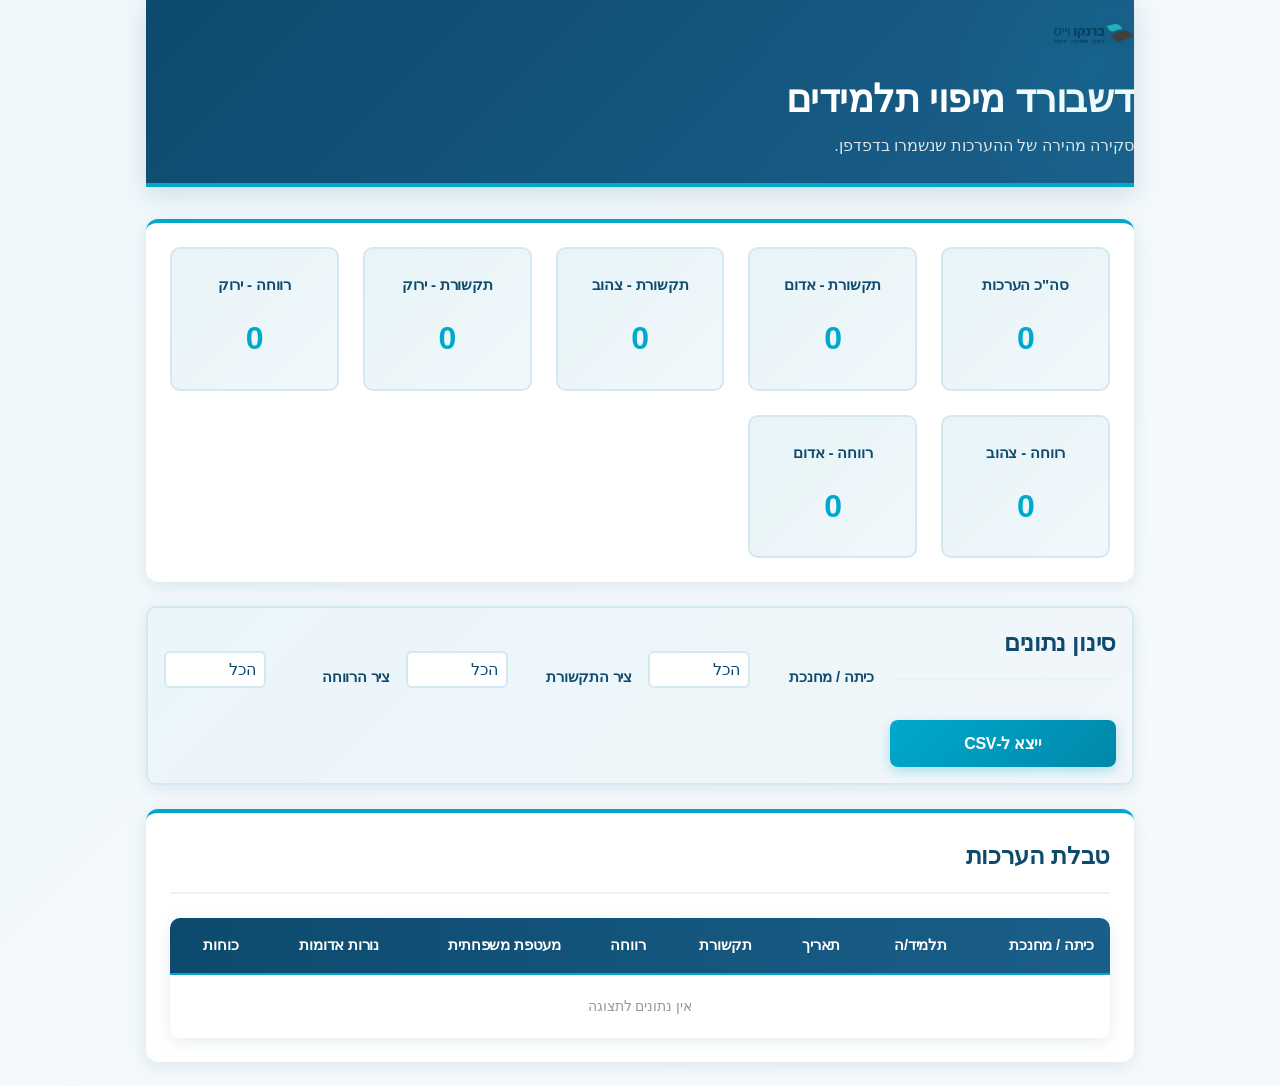
==== dashboard.html @ 12756a60 "Add interactive colored boxes, responsive design, and new logo" ====
<!DOCTYPE html>
<html lang="he" dir="rtl">
<head>
  <meta charset="UTF-8" />
  <meta name="viewport" content="width=device-width, initial-scale=1.0" />
  <title>דשבורד מיפוי תלמידים</title>
  <link rel="stylesheet" href="style.css" />
</head>
<body>
  <main class="container">
    <header>
      <img src="logo.png" alt="ברנקו וייס - חינוך משנה חברה" class="logo" />
      <h1>דשבורד מיפוי תלמידים</h1>
      <p>סקירה מהירה של ההערכות שנשמרו בדפדפן.</p>
    </header>

    <section class="card stats-grid">
      <div>
        <h3>סה"כ הערכות</h3>
        <p id="totalCount">0</p>
      </div>
      <div>
        <h3>תקשורת - אדום</h3>
        <p id="commCount1">0</p>
      </div>
      <div>
        <h3>תקשורת - צהוב</h3>
        <p id="commCount2">0</p>
      </div>
      <div>
        <h3>תקשורת - ירוק</h3>
        <p id="commCount3">0</p>
      </div>
      <div>
        <h3>רווחה - ירוק</h3>
        <p id="wellGreen">0</p>
      </div>
      <div>
        <h3>רווחה - צהוב</h3>
        <p id="wellYellow">0</p>
      </div>
      <div>
        <h3>רווחה - אדום</h3>
        <p id="wellRed">0</p>
      </div>
    </section>

    <section class="card filters">
      <h2>סינון נתונים</h2>
      <div class="filter-row">
        <label for="filterClass">כיתה / מחנכת</label>
        <select id="filterClass"><option value="all">הכל</option></select>
      </div>
      <div class="filter-row">
        <label for="filterCommunication">ציר התקשורת</label>
        <select id="filterCommunication">
          <option value="all">הכל</option>
          <option value="1">רמה 1</option>
          <option value="2">רמה 2</option>
          <option value="3">רמה 3</option>
        </select>
      </div>
      <div class="filter-row">
        <label for="filterWellbeing">ציר הרווחה</label>
        <select id="filterWellbeing">
          <option value="all">הכל</option>
          <option value="green">ירוק</option>
          <option value="yellow">צהוב</option>
          <option value="red">אדום</option>
        </select>
      </div>
      <button id="exportBtn" class="primary-btn">ייצא ל-CSV</button>
    </section>

    <section class="card table-card">
      <h2>טבלת הערכות</h2>
      <div class="table-container">
        <table>
          <thead>
            <tr>
              <th>כיתה / מחנכת</th>
              <th>תלמיד/ה</th>
              <th>תאריך</th>
              <th>תקשורת</th>
              <th>רווחה</th>
              <th>מעטפת משפחתית</th>
              <th>נורות אדומות</th>
              <th>כוחות</th>
            </tr>
          </thead>
          <tbody id="submissionsTable"></tbody>
        </table>
      </div>
    </section>
  </main>
  <script src="dashboard.js"></script>
</body>
</html>
---- style.css ----
/* Design System - Branko Weiss Modern Professional Theme */

:root {
  --primary-dark: #0d4a6d;
  --primary-medium: #1a5f8a;
  --accent-turquoise: #00a9cc;
  --accent-light: #e8f4f8;
  --text-primary: #0d4a6d;
  --text-secondary: #555;
  --border-light: #d4e8f2;
  --shadow-sm: 0 2px 8px rgba(13, 74, 109, 0.08);
  --shadow-md: 0 4px 16px rgba(13, 74, 109, 0.1);
  --shadow-lg: 0 8px 24px rgba(13, 74, 109, 0.15);
  --transition-fast: 0.18s cubic-bezier(0.4, 0, 0.2, 1);
  --transition-normal: 0.28s cubic-bezier(0.4, 0, 0.2, 1);
  --spacing-xs: 4px;
  --spacing-sm: 8px;
  --spacing-md: 16px;
  --spacing-lg: 24px;
  --spacing-xl: 32px;
}

* {
  box-sizing: border-box;
}

html {
  scroll-behavior: smooth;
}

body {
  font-family: -apple-system, BlinkMacSystemFont, 'Segoe UI', 'Helvetica Neue', sans-serif;
  background: linear-gradient(135deg, #f0f8fb 0%, #f5f9fc 100%);
  color: var(--text-primary);
  margin: 0;
  padding: 0;
  direction: rtl;
  text-align: right;
  line-height: 1.6;
  -webkit-font-smoothing: antialiased;
  -moz-osx-font-smoothing: grayscale;
}

.container {
  max-width: 1020px;
  margin: 0 auto;
  padding: 0 var(--spacing-md);
}

header {
  background: linear-gradient(135deg, var(--primary-dark) 0%, var(--primary-medium) 100%);
  color: #fff;
  padding: var(--spacing-lg) 0;
  border-bottom: 4px solid var(--accent-turquoise);
  margin-bottom: var(--spacing-xl);
  box-shadow: var(--shadow-lg);
  position: relative;
  overflow: hidden;
}

header::before {
  content: '';
  position: absolute;
  top: -50%;
  right: -10%;
  width: 300px;
  height: 300px;
  background: radial-gradient(circle, rgba(0, 169, 204, 0.1) 0%, transparent 70%);
  border-radius: 50%;
  pointer-events: none;
}

header .logo {
  width: 80px;
  height: auto;
  margin-bottom: var(--spacing-md);
  filter: drop-shadow(0 2px 4px rgba(0, 0, 0, 0.1));
  animation: slideDown var(--transition-normal) ease-out;
}

header h1 {
  margin: 0 0 var(--spacing-xs) 0;
  font-size: clamp(1.8rem, 5vw, 2.4rem);
  font-weight: 700;
  color: #fff;
  letter-spacing: -0.5px;
  animation: slideUp var(--transition-normal) ease-out;
}

header p {
  margin: 0;
  color: rgba(255, 255, 255, 0.85);
  font-size: clamp(0.9rem, 2vw, 1rem);
  font-weight: 300;
  animation: slideUp var(--transition-normal) ease-out 0.05s both;
}

.card {
  background: #fff;
  border-radius: 12px;
  box-shadow: var(--shadow-md);
  padding: var(--spacing-lg);
  margin-bottom: var(--spacing-lg);
  border-top: 4px solid var(--accent-turquoise);
  transition: all var(--transition-normal);
  position: relative;
  animation: fadeInUp 0.5s ease-out;
}

@keyframes fadeInUp {
  from { opacity: 0; transform: translateY(20px); }
  to { opacity: 1; transform: translateY(0); }
}

@keyframes slideDown {
  from { opacity: 0; transform: translateY(-20px); }
  to { opacity: 1; transform: translateY(0); }
}

@keyframes slideUp {
  from { opacity: 0; transform: translateY(20px); }
  to { opacity: 1; transform: translateY(0); }
}

.card:hover {
  transform: translateY(-4px);
  box-shadow: var(--shadow-lg);
}

.card h2 {
  margin-top: 0;
  color: var(--primary-dark);
  font-size: clamp(1.2rem, 3vw, 1.5rem);
  margin-bottom: var(--spacing-lg);
  border-bottom: 2px solid var(--accent-light);
  padding-bottom: var(--spacing-md);
  font-weight: 600;
  letter-spacing: -0.3px;
}

.short-info {
  background: linear-gradient(135deg, rgba(0, 169, 204, 0.05) 0%, rgba(13, 74, 109, 0.02) 100%);
  border-left: 4px solid var(--accent-turquoise);
  border-top: none;
}

.short-info p {
  margin: 0;
  font-size: 0.95rem;
  line-height: 1.7;
}

.short-info a {
  color: var(--accent-turquoise);
  text-decoration: none;
  font-weight: 600;
  border-bottom: 2px solid transparent;
  transition: border-color var(--transition-fast);
  padding-bottom: 2px;
}

.short-info a:hover {
  border-bottom-color: var(--accent-turquoise);
}

label {
  display: block;
  margin-bottom: var(--spacing-sm);
  font-weight: 600;
  color: var(--primary-dark);
  font-size: 0.92rem;
  letter-spacing: -0.2px;
  transition: color var(--transition-fast);
}

input[type="text"],
input[type="date"],
select,
textarea {
  width: 100%;
  padding: var(--spacing-md);
  margin-bottom: var(--spacing-md);
  border: 2px solid var(--border-light);
  border-radius: 8px;
  background: #f9fbfd;
  font-size: 1rem;
  color: var(--text-primary);
  font-family: inherit;
  transition: all var(--transition-fast);
  appearance: none;
}

select {
  background-image: url("data:image/svg+xml,%3Csvg xmlns='http://www.w3.org/2000/svg' width='12' height='8' viewBox='0 0 12 8'%3E%3Cpath fill='%230d4a6d' d='M6 8L0 0h12z'/%3E%3C/svg%3E");
  background-repeat: no-repeat;
  background-position: left 12px center;
  padding-left: 32px;
  padding-right: var(--spacing-md);
  cursor: pointer;
}

input[type="text"]:focus,
input[type="date"]:focus,
select:focus,
textarea:focus {
  outline: none;
  border-color: var(--accent-turquoise);
  background: #fff;
  box-shadow: 0 0 0 4px rgba(0, 169, 204, 0.1);
  transition: all var(--transition-fast);
}

input[type="text"]:hover,
input[type="date"]:hover,
select:hover,
textarea:hover {
  border-color: var(--accent-turquoise);
}

textarea {
  resize: vertical;
  min-height: 80px;
  font-family: inherit;
}

input[readonly] {
  background: #f0f5f8;
  cursor: not-allowed;
  color: var(--text-secondary);
}

.primary-btn {
  display: inline-block;
  background: linear-gradient(135deg, var(--accent-turquoise) 0%, #0088aa 100%);
  color: #fff;
  border: none;
  border-radius: 8px;
  padding: 14px 32px;
  font-size: 1rem;
  font-weight: 600;
  cursor: pointer;
  transition: all var(--transition-normal);
  box-shadow: 0 4px 12px rgba(0, 169, 204, 0.3);
  position: relative;
  overflow: hidden;
  letter-spacing: -0.3px;
}

.primary-btn::before {
  content: '';
  position: absolute;
  top: 50%;
  left: 50%;
  width: 0;
  height: 0;
  background: rgba(255, 255, 255, 0.2);
  border-radius: 50%;
  transform: translate(-50%, -50%);
  transition: width var(--transition-normal), height var(--transition-normal);
  pointer-events: none;
}

.primary-btn:hover {
  transform: translateY(-2px);
  box-shadow: 0 8px 20px rgba(0, 169, 204, 0.4);
  background: linear-gradient(135deg, #0088aa 0%, #006688 100%);
}

.primary-btn:hover::before {
  width: 300px;
  height: 300px;
}

.primary-btn:active {
  transform: translateY(0);
  box-shadow: 0 2px 8px rgba(0, 169, 204, 0.3);
}

.primary-btn:focus {
  outline: 2px solid var(--accent-turquoise);
  outline-offset: 2px;
}

.primary-btn:disabled {
  opacity: 0.6;
  cursor: not-allowed;
  transform: none;
}

.message {
  margin-top: var(--spacing-md);
  font-weight: 600;
  padding: var(--spacing-md);
  border-radius: 8px;
  background: var(--accent-light);
  color: var(--primary-dark);
  border-right: 4px solid var(--accent-turquoise);
  display: none;
  animation: slideIn var(--transition-normal) ease-out;
}

.message.show {
  display: block;
}

@keyframes slideIn {
  from { opacity: 0; transform: translateX(20px); }
  to { opacity: 1; transform: translateX(0); }
}

.message.error {
  background: #fee;
  color: #c33;
  border-right-color: #c33;
}

.message.success {
  background: #e8f5e9;
  color: #2e7d32;
  border-right-color: #4caf50;
}

.stats-grid {
  display: grid;
  gap: var(--spacing-lg);
  grid-template-columns: repeat(auto-fit, minmax(160px, 1fr));
  margin-bottom: var(--spacing-lg);
}

.stats-grid div {
  padding: var(--spacing-lg);
  border-radius: 10px;
  background: linear-gradient(135deg, var(--accent-light) 0%, #f0f8fb 100%);
  text-align: center;
  border: 2px solid var(--border-light);
  transition: all var(--transition-normal);
  position: relative;
  overflow: hidden;
  animation: fadeInUp 0.5s ease-out;
}

.stats-grid div::before {
  content: '';
  position: absolute;
  top: 0;
  left: 0;
  right: 0;
  height: 3px;
  background: linear-gradient(90deg, var(--accent-turquoise), transparent);
  opacity: 0;
  transition: opacity var(--transition-normal);
}

.stats-grid div:hover {
  border-color: var(--accent-turquoise);
  box-shadow: var(--shadow-md);
  transform: translateY(-4px);
}

.stats-grid div:hover::before {
  opacity: 1;
}

.stats-grid h3 {
  margin: 0 0 var(--spacing-md) 0;
  font-size: clamp(0.85rem, 2vw, 0.95rem);
  color: var(--primary-dark);
  font-weight: 600;
  letter-spacing: -0.2px;
}

.stats-grid p {
  margin: 0;
  font-size: clamp(1.6rem, 4vw, 2rem);
  font-weight: 700;
  color: var(--accent-turquoise);
  letter-spacing: -0.5px;
}

.filters {
  display: grid;
  gap: var(--spacing-lg);
  background: linear-gradient(135deg, rgba(0, 169, 204, 0.03) 0%, rgba(13, 74, 109, 0.01) 100%);
  padding: var(--spacing-lg);
  border-radius: 10px;
  border: 2px solid var(--border-light);
}

.filter-row {
  display: flex;
  flex-direction: column;
  gap: var(--spacing-xs);
}

.filter-row label {
  margin-bottom: var(--spacing-xs);
  font-weight: 600;
  color: var(--primary-dark);
}

.filter-row select {
  width: 100%;
  padding: var(--spacing-sm);
  border: 2px solid var(--border-light);
  border-radius: 6px;
  font-size: 1rem;
  background: #fff;
  transition: border-color var(--transition-fast);
}

.filter-row select:focus {
  outline: none;
  border-color: var(--accent-turquoise);
}

@media (min-width: 768px) {
  .filters {
    display: grid;
    grid-template-columns: repeat(auto-fit, minmax(220px, 1fr));
    align-items: flex-end;
    gap: var(--spacing-md);
    padding: var(--spacing-md);
  }

  .filter-row {
    flex-direction: row;
    align-items: center;
  }

  .filter-row label {
    margin-bottom: 0;
    min-width: 120px;
  }

  .filter-row select {
    flex: 1;
  }

  .filter-row:last-child {
    grid-column: 1;
  }
}

.table-container {
  overflow-x: auto;
  border-radius: 10px;
  box-shadow: var(--shadow-md);
  margin-top: var(--spacing-lg);
}

table {
  width: 100%;
  border-collapse: collapse;
  background: #fff;
  min-width: 600px; /* Ensure table doesn't get too narrow */
}

thead {
  background: linear-gradient(90deg, var(--primary-dark) 0%, var(--primary-medium) 100%);
  color: #fff;
}

th {
  padding: var(--spacing-md);
  font-weight: 700;
  color: #fff;
  text-align: right;
  font-size: 0.92rem;
  letter-spacing: -0.2px;
  border-bottom: 2px solid var(--accent-turquoise);
}

td {
  padding: var(--spacing-md);
  border-bottom: 1px solid var(--border-light);
  font-size: 0.9rem;
  color: var(--text-secondary);
}

tbody tr {
  transition: background-color var(--transition-fast);
}

tbody tr:hover {
  background: #f5f9fb;
}

tbody tr:last-child td {
  border-bottom: none;
}

.question-section {
  margin: var(--spacing-xl) 0;
  padding: var(--spacing-lg);
  background: linear-gradient(135deg, rgba(255, 255, 255, 0.8) 0%, rgba(248, 250, 252, 0.9) 100%);
  border-radius: 12px;
  border: 2px solid var(--border-light);
  box-shadow: var(--shadow-sm);
}

.question-section h3 {
  margin: 0 0 var(--spacing-lg) 0;
  color: var(--primary-dark);
  font-size: 1.1rem;
  font-weight: 600;
  border-bottom: 2px solid var(--accent-turquoise);
  padding-bottom: var(--spacing-sm);
}

.option-grid {
  display: grid;
  gap: var(--spacing-md);
  grid-template-columns: repeat(auto-fit, minmax(280px, 1fr));
  margin-bottom: var(--spacing-md);
}

.option-card {
  padding: var(--spacing-lg);
  border-radius: 10px;
  border: 3px solid transparent;
  cursor: pointer;
  transition: all var(--transition-normal);
  position: relative;
  background: #fff;
  box-shadow: var(--shadow-sm);
  text-align: center;
  min-height: 120px;
  display: flex;
  flex-direction: column;
  justify-content: center;
  align-items: center;
  -webkit-tap-highlight-color: rgba(0, 169, 204, 0.1); /* iOS tap highlight */
}

.option-card:hover {
  transform: translateY(-4px);
  box-shadow: var(--shadow-md);
}

.option-card:focus {
  outline: 3px solid var(--accent-turquoise);
  outline-offset: 2px;
}

.option-card.selected {
  border-color: currentColor;
  box-shadow: 0 0 0 2px currentColor, var(--shadow-md);
  transform: translateY(-2px);
}

.option-card.green {
  color: #2e7d32;
  background: linear-gradient(135deg, #e8f5e9 0%, #f1f8e9 100%);
}

.option-card.green.selected {
  background: linear-gradient(135deg, #c8e6c9 0%, #dcedc8 100%);
}

.option-card.yellow {
  color: #f57c00;
  background: linear-gradient(135deg, #fff3e0 0%, #fff8e1 100%);
}

.option-card.yellow.selected {
  background: linear-gradient(135deg, #ffcc80 0%, #ffe082 100%);
}

.option-card.red {
  color: #d32f2f;
  background: linear-gradient(135deg, #ffebee 0%, #fce4ec 100%);
}

.option-card.red.selected {
  background: linear-gradient(135deg, #ef5350 0%, #e57373 100%);
}

.option-card h4 {
  margin: 0 0 var(--spacing-sm) 0;
  font-size: 1.2rem;
  font-weight: 700;
  letter-spacing: -0.3px;
}

.option-card p {
  margin: 0;
  font-size: 0.9rem;
  line-height: 1.5;
  color: var(--text-secondary);
  opacity: 0.9;
}

/* Responsive Design for Option Cards */
@media (max-width: 768px) {
  .option-grid {
    grid-template-columns: 1fr;
    gap: var(--spacing-sm);
  }

  .option-card {
    padding: var(--spacing-md);
    min-height: 100px;
  }

  .option-card h4 {
    font-size: 1.1rem;
  }

  .option-card p {
    font-size: 0.85rem;
    line-height: 1.4;
  }
}

@media (max-width: 480px) {
  .option-grid {
    gap: var(--spacing-xs);
  }

  .option-card {
    padding: var(--spacing-sm);
    min-height: 80px;
  }

  .option-card h4 {
    font-size: 1rem;
  }

  .option-card p {
    font-size: 0.8rem;
  }
}

:focus-visible {
  outline: 2px solid var(--accent-turquoise);
  outline-offset: 2px;
}

@media (prefers-contrast: more) {
  body {
    background: #fff;
  }

  .card {
    border: 2px solid var(--primary-dark);
  }

  button {
    border: 2px solid currentColor;
  }
}

@media (prefers-reduced-motion: reduce) {
  *,
  *::before,
  *::after {
    animation-duration: 0.01ms !important;
    animation-iteration-count: 1 !important;
    transition-duration: 0.01ms !important;
  }
}

@media (max-width: 768px) {
  .container {
    padding: 0 var(--spacing-md);
  }

  header {
    padding: var(--spacing-lg) var(--spacing-md);
    margin-bottom: var(--spacing-lg);
  }

  header .logo {
    width: 100px;
  }

  .question-section {
    margin: var(--spacing-lg) 0;
    padding: var(--spacing-md);
  }

  .question-section h3 {
    font-size: 1rem;
    margin-bottom: var(--spacing-md);
  }

  .filters {
    padding: var(--spacing-md);
    gap: var(--spacing-md);
  }

  .filter-row {
    gap: var(--spacing-xs);
  }

  .card {
    padding: var(--spacing-md);
  }

  .primary-btn {
    width: 100%;
    padding: 12px var(--spacing-md);
  }

  .stats-grid {
    grid-template-columns: repeat(2, 1fr);
  }

  .table-container {
    font-size: 0.85rem;
  }

  th, td {
    padding: var(--spacing-sm);
  }
}

@media (max-width: 768px) {
  .container {
    padding: 0 var(--spacing-md);
  }

  header {
    padding: var(--spacing-lg) var(--spacing-md);
    margin-bottom: var(--spacing-lg);
  }

  header .logo {
    width: 100px;
  }

  .question-section {
    margin: var(--spacing-lg) 0;
    padding: var(--spacing-md);
  }

  .question-section h3 {
    font-size: 1rem;
    margin-bottom: var(--spacing-md);
  }

  .card {
    padding: var(--spacing-md);
  }

  .primary-btn {
    width: 100%;
    padding: 12px var(--spacing-md);
  }

  .stats-grid {
    grid-template-columns: repeat(2, 1fr);
  }

  .table-container {
    font-size: 0.85rem;
  }

  th, td {
    padding: var(--spacing-sm);
  }
}

@media (max-width: 480px) {
  :root {
    --spacing-lg: 16px;
    --spacing-md: 12px;
    --spacing-sm: 8px;
  }

  .container {
    padding: 0 var(--spacing-sm);
  }

  header {
    padding: var(--spacing-md) var(--spacing-sm);
    margin-bottom: var(--spacing-md);
  }

  header h1 {
    font-size: 1.4rem;
  }

  header p {
    font-size: 0.8rem;
  }

  header .logo {
    width: 80px;
    margin-bottom: var(--spacing-sm);
  }

  .question-section {
    margin: var(--spacing-md) 0;
    padding: var(--spacing-sm);
  }

  .question-section h3 {
    font-size: 0.95rem;
    margin-bottom: var(--spacing-sm);
  }

  .card h2 {
    font-size: 1rem;
  }

  .card {
    padding: var(--spacing-sm);
  }

  label {
    font-size: 0.85rem;
  }

  input, select, textarea, .primary-btn {
    font-size: 16px; /* Prevent zoom on iOS */
  }

  .primary-btn {
    padding: 12px var(--spacing-md);
    font-size: 0.9rem;
  }

  .stats-grid {
    grid-template-columns: 1fr;
  }
}

/* Tablet specific adjustments */
@media (min-width: 769px) and (max-width: 1024px) {
  .option-grid {
    grid-template-columns: repeat(2, 1fr);
    gap: var(--spacing-md);
  }

  .option-card {
    min-height: 110px;
  }
}
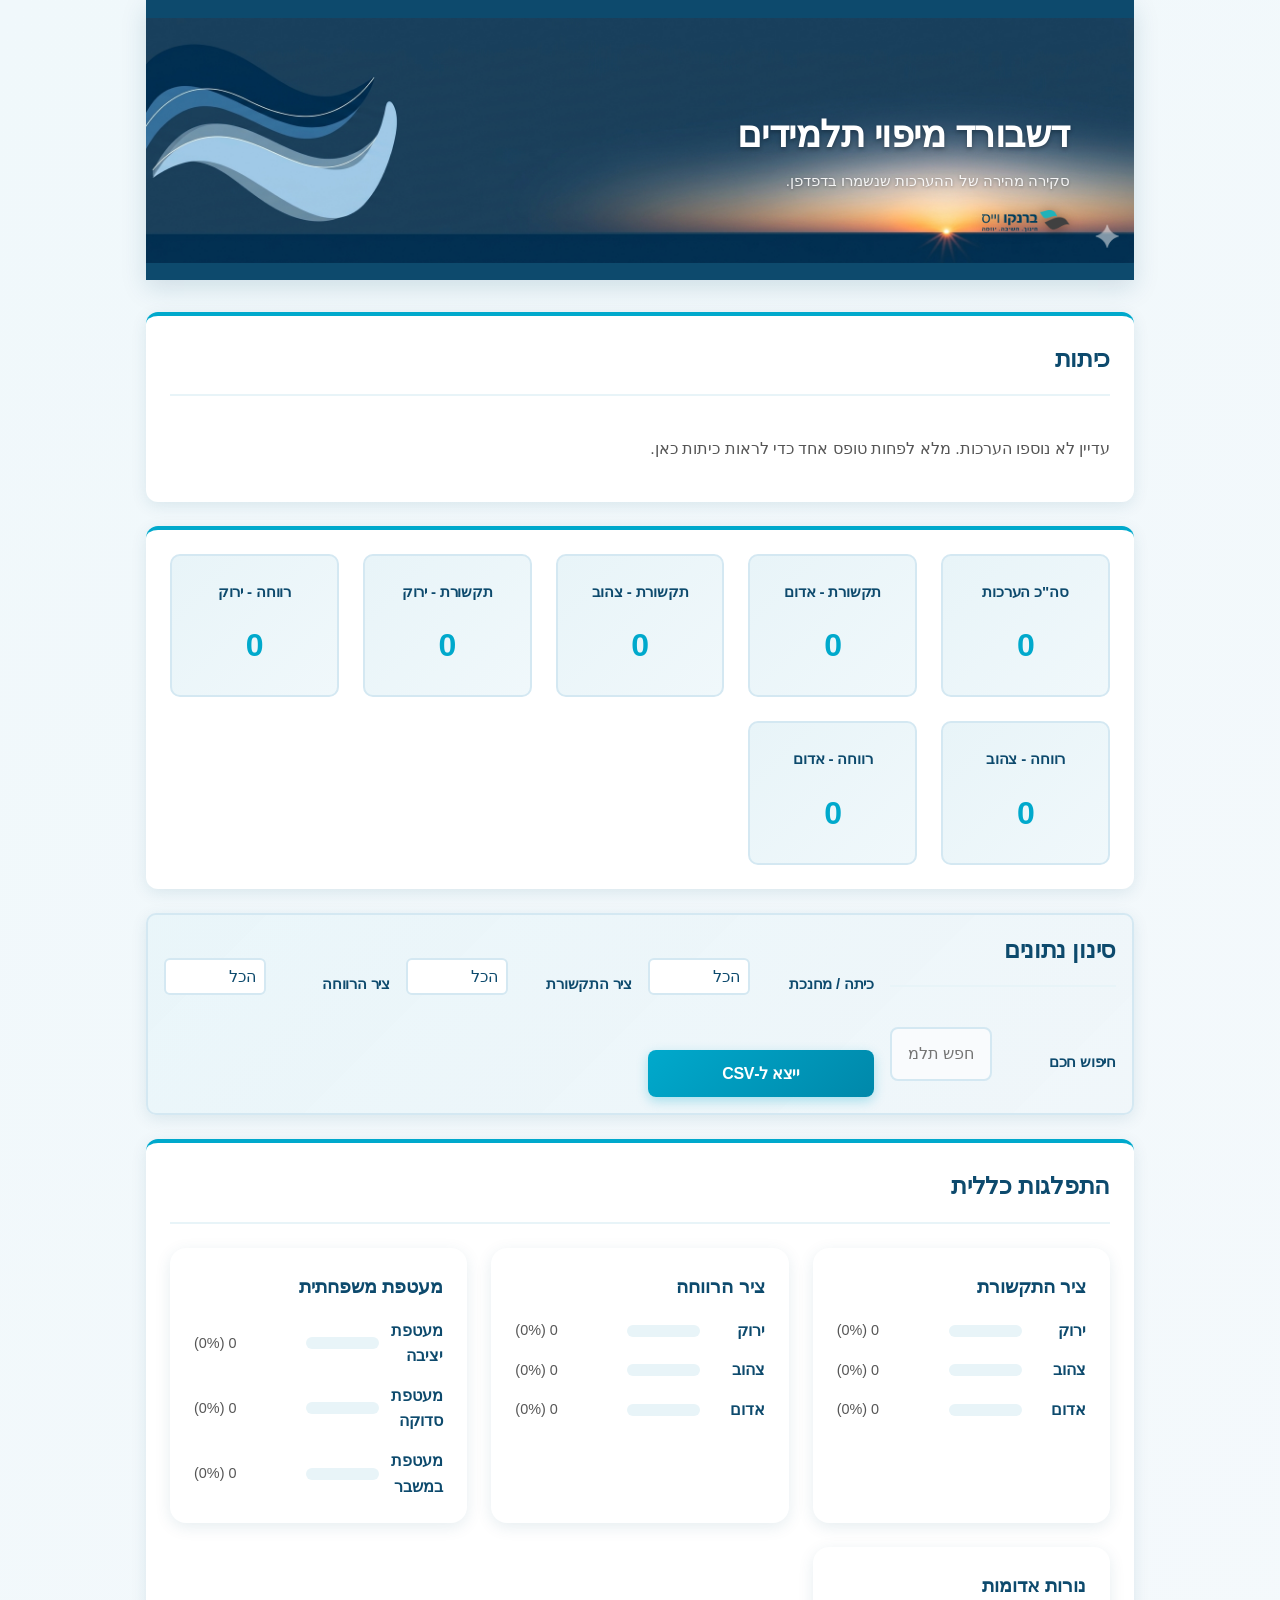
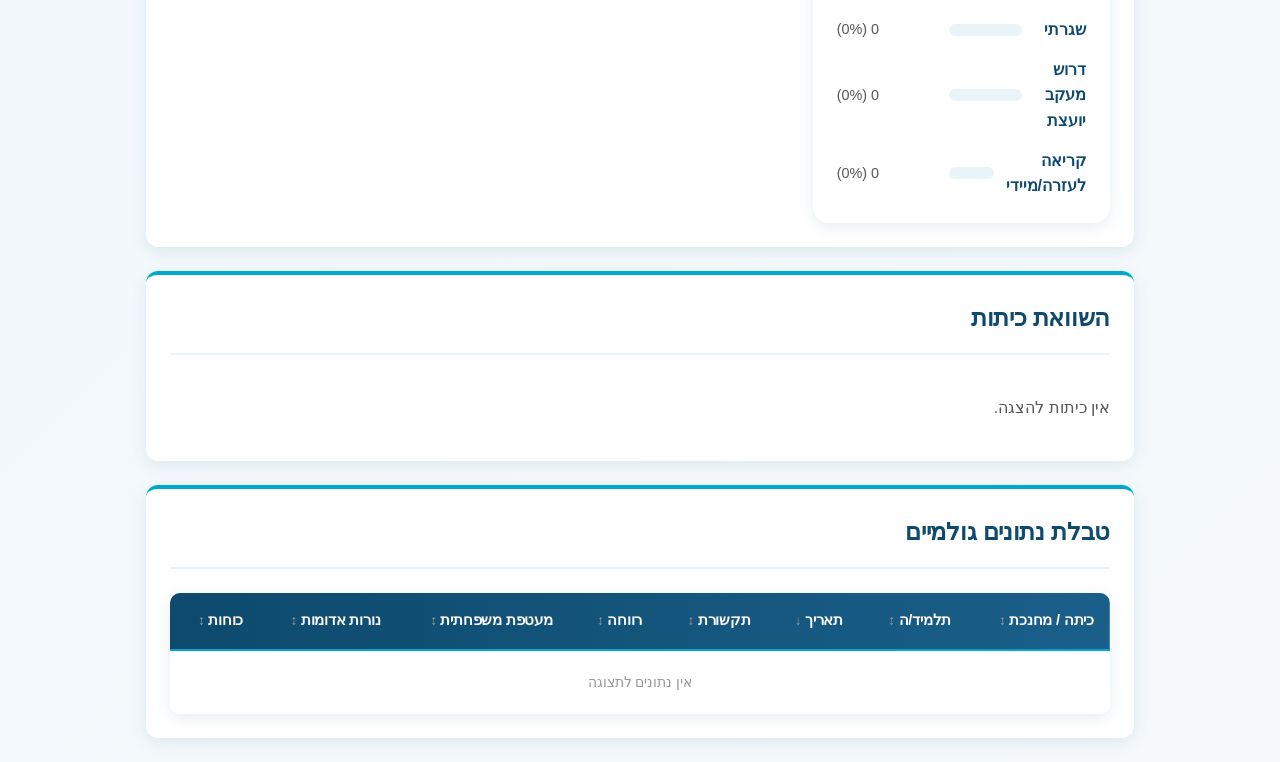
==== commit 5fb752f4: "Add class dashboard, charts and advanced dashboard functionality" ====
--- a/dashboard.html
+++ b/dashboard.html
@@ -14,7 +14,12 @@
       <p>סקירה מהירה של ההערכות שנשמרו בדפדפן.</p>
     </header>
 
-    <section class="card stats-grid">
+    <section class="card class-grid-card">
+      <h2>כיתות</h2>
+      <div class="class-grid" id="classGrid"></div>
+    </section>
+
+    <section class="card stats-grid summary-grid">
       <div>
         <h3>סה"כ הערכות</h3>
         <p id="totalCount">0</p>
@@ -45,7 +50,7 @@
       </div>
     </section>
 
-    <section class="card filters">
+    <section class="card filters advanced-filters">
       <h2>סינון נתונים</h2>
       <div class="filter-row">
         <label for="filterClass">כיתה / מחנכת</label>
@@ -55,9 +60,9 @@
         <label for="filterCommunication">ציר התקשורת</label>
         <select id="filterCommunication">
           <option value="all">הכל</option>
-          <option value="1">רמה 1</option>
-          <option value="2">רמה 2</option>
-          <option value="3">רמה 3</option>
+          <option value="3">ירוק</option>
+          <option value="2">צהוב</option>
+          <option value="1">אדום</option>
         </select>
       </div>
       <div class="filter-row">
@@ -69,23 +74,37 @@
           <option value="red">אדום</option>
         </select>
       </div>
+      <div class="filter-row">
+        <label for="tableSearch">חיפוש חכם</label>
+        <input id="tableSearch" type="text" placeholder="חפש תלמיד, כיתה, מחנכת, הערות..." />
+      </div>
       <button id="exportBtn" class="primary-btn">ייצא ל-CSV</button>
     </section>
 
+    <section class="card charts-section">
+      <h2>התפלגות כללית</h2>
+      <div class="distribution-grid" id="distributionGrid"></div>
+    </section>
+
+    <section class="card comparison-section">
+      <h2>השוואת כיתות</h2>
+      <div class="comparison-grid" id="comparisonGrid"></div>
+    </section>
+
     <section class="card table-card">
-      <h2>טבלת הערכות</h2>
+      <h2>טבלת נתונים גולמיים</h2>
       <div class="table-container">
         <table>
           <thead>
             <tr>
-              <th>כיתה / מחנכת</th>
-              <th>תלמיד/ה</th>
-              <th>תאריך</th>
-              <th>תקשורת</th>
-              <th>רווחה</th>
-              <th>מעטפת משפחתית</th>
-              <th>נורות אדומות</th>
-              <th>כוחות</th>
+              <th class="sortable" data-key="className">כיתה / מחנכת</th>
+              <th class="sortable" data-key="studentName">תלמיד/ה</th>
+              <th class="sortable" data-key="date">תאריך</th>
+              <th class="sortable" data-key="communicationLevel">תקשורת</th>
+              <th class="sortable" data-key="wellbeingLevel">רווחה</th>
+              <th class="sortable" data-key="familyStatus">מעטפת משפחתית</th>
+              <th class="sortable" data-key="alerts">נורות אדומות</th>
+              <th class="sortable" data-key="strengths">כוחות</th>
             </tr>
           </thead>
           <tbody id="submissionsTable"></tbody>
--- a/style.css
+++ b/style.css
@@ -47,52 +47,85 @@
   padding: 0 var(--spacing-md);
 }
 
+.page-footer {
+  text-align: left;
+  padding: var(--spacing-lg);
+  display: block;
+  visibility: visible;
+  position: relative;
+  z-index: auto;
+}
+
+.page-footer p {
+  margin: 0;
+  color: var(--text-secondary);
+  font-size: 0.85rem;
+  font-family: 'Brush Script MT', 'Segoe Script', 'Bradley Hand', cursive, sans-serif;
+}
+
 header {
-  background: linear-gradient(135deg, var(--primary-dark) 0%, var(--primary-medium) 100%);
+  background: url('images/student-mapping-banner.png') center/contain no-repeat;
+  background-color: #0d4a6d;
   color: #fff;
-  padding: var(--spacing-lg) 0;
-  border-bottom: 4px solid var(--accent-turquoise);
-  margin-bottom: var(--spacing-xl);
+  display: flex;
+  flex-direction: column;
+  align-items: flex-start;
+  justify-content: flex-end;
+  padding: var(--spacing-lg) var(--spacing-xl) 48px var(--spacing-xl);
+  min-height: 280px;
+  aspect-ratio: 16/4;
+  width: 100%;
+  max-width: 1020px;
+  margin: 0 auto var(--spacing-xl) auto;
   box-shadow: var(--shadow-lg);
   position: relative;
-  overflow: hidden;
+  overflow: visible;
 }
 
 header::before {
   content: '';
   position: absolute;
-  top: -50%;
-  right: -10%;
-  width: 300px;
-  height: 300px;
-  background: radial-gradient(circle, rgba(0, 169, 204, 0.1) 0%, transparent 70%);
-  border-radius: 50%;
+  top: 0;
+  left: 0;
+  right: 0;
+  bottom: 0;
+  background: transparent;
   pointer-events: none;
-}
-
-header .logo {
-  width: 80px;
-  height: auto;
-  margin-bottom: var(--spacing-md);
-  filter: drop-shadow(0 2px 4px rgba(0, 0, 0, 0.1));
-  animation: slideDown var(--transition-normal) ease-out;
 }
 
 header h1 {
   margin: 0 0 var(--spacing-xs) 0;
-  font-size: clamp(1.8rem, 5vw, 2.4rem);
+  padding-right: var(--spacing-xl);
+  font-size: clamp(1.6rem, 5vw, 2.3rem);
   font-weight: 700;
   color: #fff;
   letter-spacing: -0.5px;
   animation: slideUp var(--transition-normal) ease-out;
+  order: 1;
+  text-shadow: 0 2px 4px rgba(0, 0, 0, 0.3);
 }
 
 header p {
-  margin: 0;
-  color: rgba(255, 255, 255, 0.85);
-  font-size: clamp(0.9rem, 2vw, 1rem);
+  order: 2;
+  margin: 0 0 var(--spacing-sm) 0;
+  padding-right: var(--spacing-xl);
+  color: rgba(255, 255, 255, 0.9);
+  font-size: clamp(0.85rem, 2vw, 0.95rem);
   font-weight: 300;
   animation: slideUp var(--transition-normal) ease-out 0.05s both;
+  text-shadow: 0 1px 3px rgba(0, 0, 0, 0.3);
+}
+
+header .logo {
+  width: 120px;
+  height: auto;
+  margin-top: var(--spacing-sm);
+  padding-right: var(--spacing-xl);
+  filter: drop-shadow(0 2px 6px rgba(0, 0, 0, 0.4));
+  animation: slideDown var(--transition-normal) ease-out;
+  order: 3;
+  position: relative;
+  z-index: 10;
 }
 
 .card {
@@ -279,6 +312,23 @@
 .primary-btn:focus {
   outline: 2px solid var(--accent-turquoise);
   outline-offset: 2px;
+}
+
+.secondary-btn {
+  display: inline-flex;
+  align-items: center;
+  justify-content: center;
+  background: rgba(13, 74, 109, 0.08);
+  color: var(--primary-dark);
+  border: 1px solid rgba(13, 74, 109, 0.16);
+  padding: 12px 26px;
+  border-radius: 8px;
+  text-decoration: none;
+  transition: all var(--transition-normal);
+}
+
+.secondary-btn:hover {
+  background: rgba(13, 74, 109, 0.12);
 }
 
 .primary-btn:disabled {
@@ -666,12 +716,25 @@
   }
 
   header {
-    padding: var(--spacing-lg) var(--spacing-md);
+    padding: var(--spacing-md) var(--spacing-lg) 40px var(--spacing-lg);
     margin-bottom: var(--spacing-lg);
+    min-height: 220px;
+    max-width: 100%;
+  }
+
+  header h1 {
+    font-size: clamp(1.3rem, 4vw, 1.8rem);
+    padding-right: var(--spacing-lg);
+  }
+
+  header p {
+    font-size: clamp(0.75rem, 1.8vw, 0.85rem);
+    padding-right: var(--spacing-lg);
   }
 
   header .logo {
-    width: 100px;
+    width: 50px;
+    padding-right: var(--spacing-lg);
   }
 
   .question-section {
@@ -715,49 +778,179 @@
   }
 }
 
+.class-grid {
+  display: grid;
+  gap: var(--spacing-md);
+  grid-template-columns: repeat(auto-fit, minmax(220px, 1fr));
+}
+
+.class-card {
+  display: flex;
+  flex-direction: column;
+  justify-content: space-between;
+  min-height: 150px;
+  padding: var(--spacing-lg);
+  border-radius: 16px;
+  background: linear-gradient(135deg, #0d4a6d 0%, #0f5a7d 100%);
+  color: #fff;
+  box-shadow: var(--shadow-md);
+  text-decoration: none;
+}
+
+.class-card:hover {
+  transform: translateY(-3px);
+}
+
+.class-card h3 {
+  margin: 0 0 var(--spacing-sm) 0;
+  font-size: 1.1rem;
+}
+
+.class-card p {
+  margin: 0;
+  color: rgba(255, 255, 255, 0.85);
+  line-height: 1.55;
+}
+
+.distribution-grid,
+.comparison-grid {
+  display: grid;
+  gap: var(--spacing-lg);
+  grid-template-columns: repeat(auto-fit, minmax(280px, 1fr));
+}
+
+.chart-card,
+.comparison-card {
+  background: #fff;
+  border-radius: 16px;
+  box-shadow: var(--shadow-md);
+  padding: var(--spacing-lg);
+}
+
+.chart-card h3,
+.comparison-card h3 {
+  margin-top: 0;
+  margin-bottom: var(--spacing-md);
+  color: var(--primary-dark);
+}
+
+.chart-row {
+  display: grid;
+  grid-template-columns: 1fr 1.4fr 100px;
+  gap: 12px;
+  align-items: center;
+  margin-bottom: 14px;
+}
+
+.chart-row:last-child {
+  margin-bottom: 0;
+}
+
+.chart-label {
+  font-weight: 600;
+  color: var(--primary-dark);
+}
+
+.chart-bar {
+  width: 100%;
+  height: 12px;
+  background: #e8f4f8;
+  border-radius: 999px;
+  overflow: hidden;
+}
+
+.chart-fill {
+  display: block;
+  height: 100%;
+  border-radius: 999px;
+  background: var(--accent-turquoise);
+}
+
+.chart-value {
+  text-align: left;
+  font-size: 0.9rem;
+  color: var(--text-secondary);
+}
+
+.comparison-table {
+  display: grid;
+  gap: 10px;
+}
+
+.comparison-row,
+.comparison-header {
+  display: grid;
+  grid-template-columns: 2fr repeat(3, 1fr);
+  gap: 12px;
+  align-items: center;
+}
+
+.comparison-header {
+  font-weight: 700;
+  color: var(--primary-dark);
+  border-bottom: 1px solid #e4eff6;
+  padding-bottom: 10px;
+}
+
+.comparison-row {
+  padding: 12px 0;
+  border-bottom: 1px solid #f0f5f9;
+}
+
+.comparison-row:last-child {
+  border-bottom: none;
+}
+
+.comparison-row span {
+  font-size: 0.95rem;
+  color: var(--text-primary);
+}
+
+.table-controls {
+  display: flex;
+  justify-content: space-between;
+  gap: var(--spacing-md);
+  flex-wrap: wrap;
+  margin-bottom: var(--spacing-md);
+}
+
+.table-controls input {
+  width: 100%;
+  max-width: 420px;
+}
+
+.sortable {
+  cursor: pointer;
+  position: relative;
+}
+
+.sortable::after {
+  content: ' ↕';
+  font-size: 0.85rem;
+  color: #999;
+  margin-left: 6px;
+}
+
+.sortable.sorted-asc::after {
+  content: ' ↑';
+}
+
+.sortable.sorted-desc::after {
+  content: ' ↓';
+}
+
 @media (max-width: 768px) {
-  .container {
-    padding: 0 var(--spacing-md);
-  }
-
-  header {
-    padding: var(--spacing-lg) var(--spacing-md);
-    margin-bottom: var(--spacing-lg);
-  }
-
-  header .logo {
-    width: 100px;
-  }
-
-  .question-section {
-    margin: var(--spacing-lg) 0;
-    padding: var(--spacing-md);
-  }
-
-  .question-section h3 {
-    font-size: 1rem;
-    margin-bottom: var(--spacing-md);
-  }
-
-  .card {
-    padding: var(--spacing-md);
-  }
-
-  .primary-btn {
-    width: 100%;
-    padding: 12px var(--spacing-md);
-  }
-
-  .stats-grid {
-    grid-template-columns: repeat(2, 1fr);
-  }
-
-  .table-container {
-    font-size: 0.85rem;
-  }
-
-  th, td {
-    padding: var(--spacing-sm);
+  .comparison-row,
+  .comparison-header {
+    grid-template-columns: 1.4fr repeat(3, 1fr);
+  }
+
+  .chart-row {
+    grid-template-columns: 1fr;
+  }
+
+  .chart-value {
+    text-align: right;
   }
 }
 
@@ -773,21 +966,27 @@
   }
 
   header {
-    padding: var(--spacing-md) var(--spacing-sm);
+    padding: var(--spacing-md) var(--spacing-md) 30px var(--spacing-md);
     margin-bottom: var(--spacing-md);
+    min-height: 110px;
+    aspect-ratio: auto;
+    max-width: 100%;
   }
 
   header h1 {
-    font-size: 1.4rem;
+    font-size: 1.2rem;
+    padding-right: var(--spacing-md);
   }
 
   header p {
-    font-size: 0.8rem;
+    font-size: 0.7rem;
+    padding-right: var(--spacing-md);
   }
 
   header .logo {
     width: 80px;
-    margin-bottom: var(--spacing-sm);
+    margin-bottom: 0;
+    padding-right: var(--spacing-md);
   }
 
   .question-section {
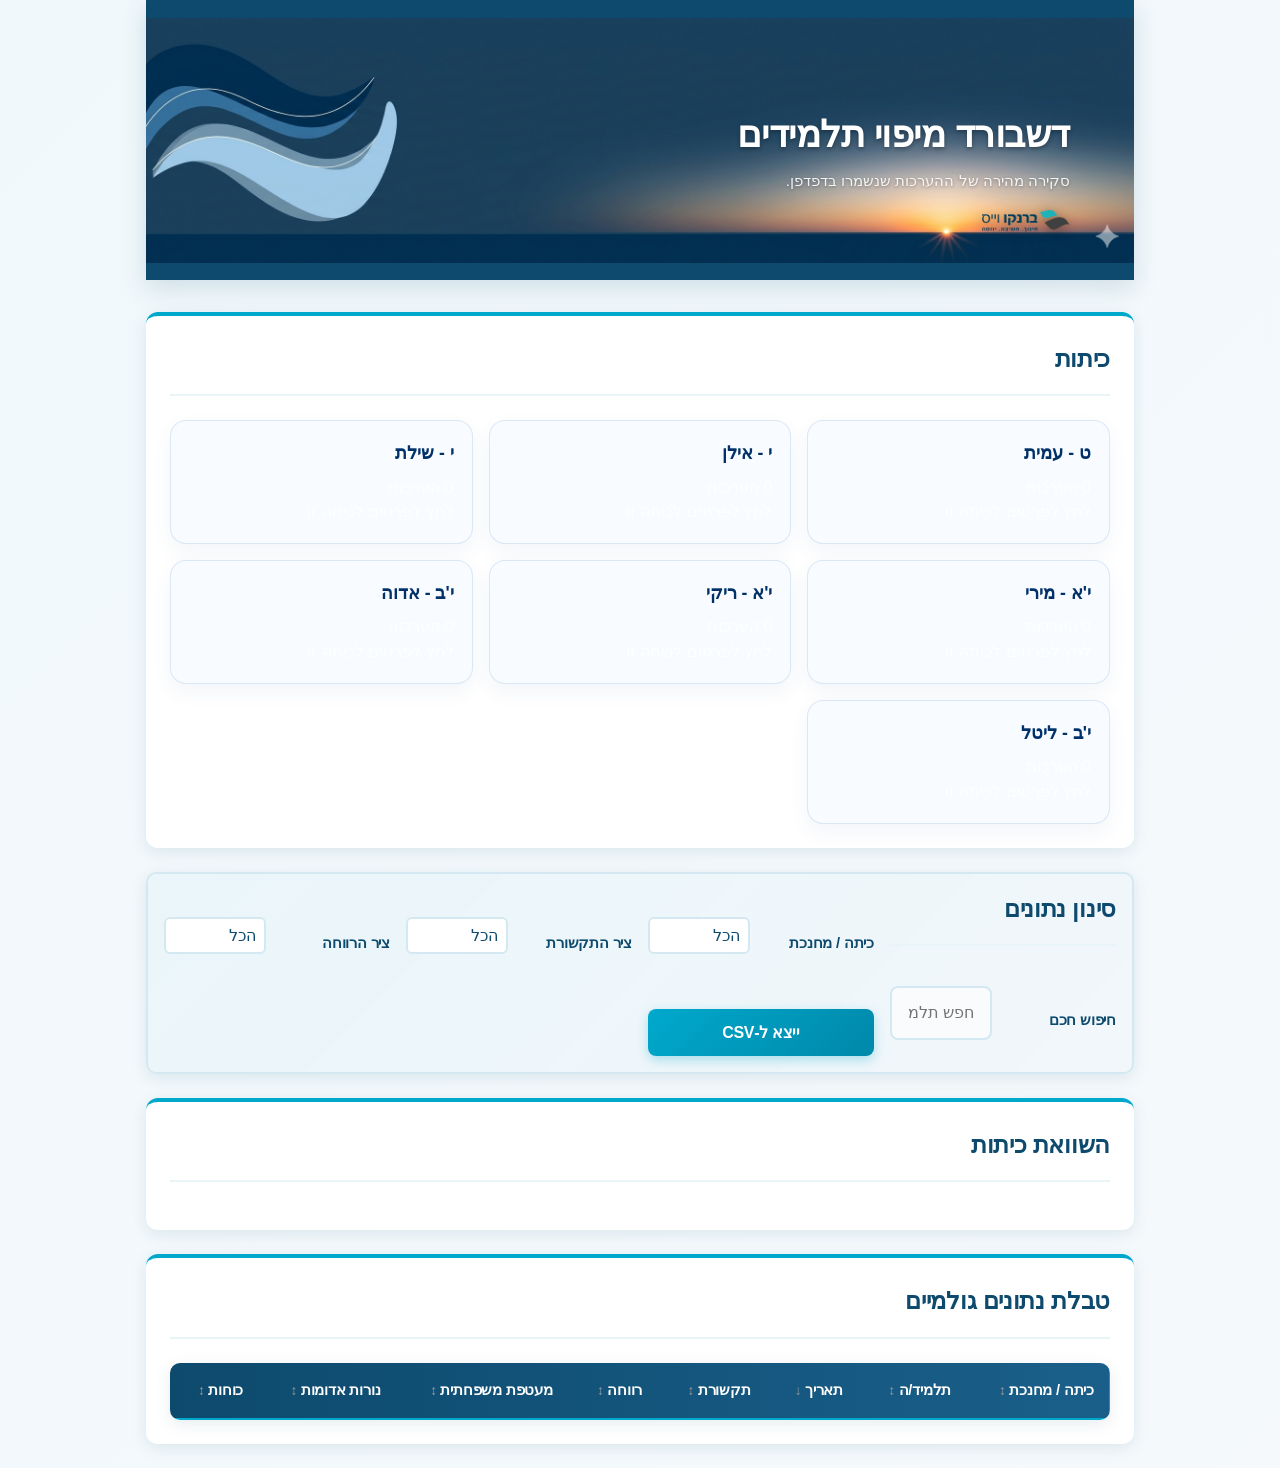
==== commit 7f9c6849: "הצגת כרטיסי כיתות בראש הדשבורד והסרת ריבועי סטטיסטיקה ישנים" ====
--- a/dashboard.html
+++ b/dashboard.html
@@ -5,6 +5,28 @@
   <meta name="viewport" content="width=device-width, initial-scale=1.0" />
   <title>דשבורד מיפוי תלמידים</title>
   <link rel="stylesheet" href="style.css" />
+  <style>
+    .class-grid {
+      display: grid;
+      grid-template-columns: repeat(3, minmax(180px, 1fr));
+      gap: 16px;
+      margin-top: 16px;
+    }
+    .class-card {
+      min-height: 120px;
+      padding: 18px;
+      border-radius: 16px;
+      background: #f8fbff;
+      border: 1px solid rgba(0, 90, 180, 0.12);
+      box-shadow: 0 8px 20px rgba(37, 82, 151, 0.06);
+      text-decoration: none;
+      color: #003168;
+    }
+    .class-card:hover {
+      transform: translateY(-2px);
+      border-color: rgba(0, 90, 180, 0.22);
+    }
+  </style>
 </head>
 <body>
   <main class="container">
@@ -17,37 +39,6 @@
     <section class="card class-grid-card">
       <h2>כיתות</h2>
       <div class="class-grid" id="classGrid"></div>
-    </section>
-
-    <section class="card stats-grid summary-grid">
-      <div>
-        <h3>סה"כ הערכות</h3>
-        <p id="totalCount">0</p>
-      </div>
-      <div>
-        <h3>תקשורת - אדום</h3>
-        <p id="commCount1">0</p>
-      </div>
-      <div>
-        <h3>תקשורת - צהוב</h3>
-        <p id="commCount2">0</p>
-      </div>
-      <div>
-        <h3>תקשורת - ירוק</h3>
-        <p id="commCount3">0</p>
-      </div>
-      <div>
-        <h3>רווחה - ירוק</h3>
-        <p id="wellGreen">0</p>
-      </div>
-      <div>
-        <h3>רווחה - צהוב</h3>
-        <p id="wellYellow">0</p>
-      </div>
-      <div>
-        <h3>רווחה - אדום</h3>
-        <p id="wellRed">0</p>
-      </div>
     </section>
 
     <section class="card filters advanced-filters">
@@ -81,11 +72,6 @@
       <button id="exportBtn" class="primary-btn">ייצא ל-CSV</button>
     </section>
 
-    <section class="card charts-section">
-      <h2>התפלגות כללית</h2>
-      <div class="distribution-grid" id="distributionGrid"></div>
-    </section>
-
     <section class="card comparison-section">
       <h2>השוואת כיתות</h2>
       <div class="comparison-grid" id="comparisonGrid"></div>
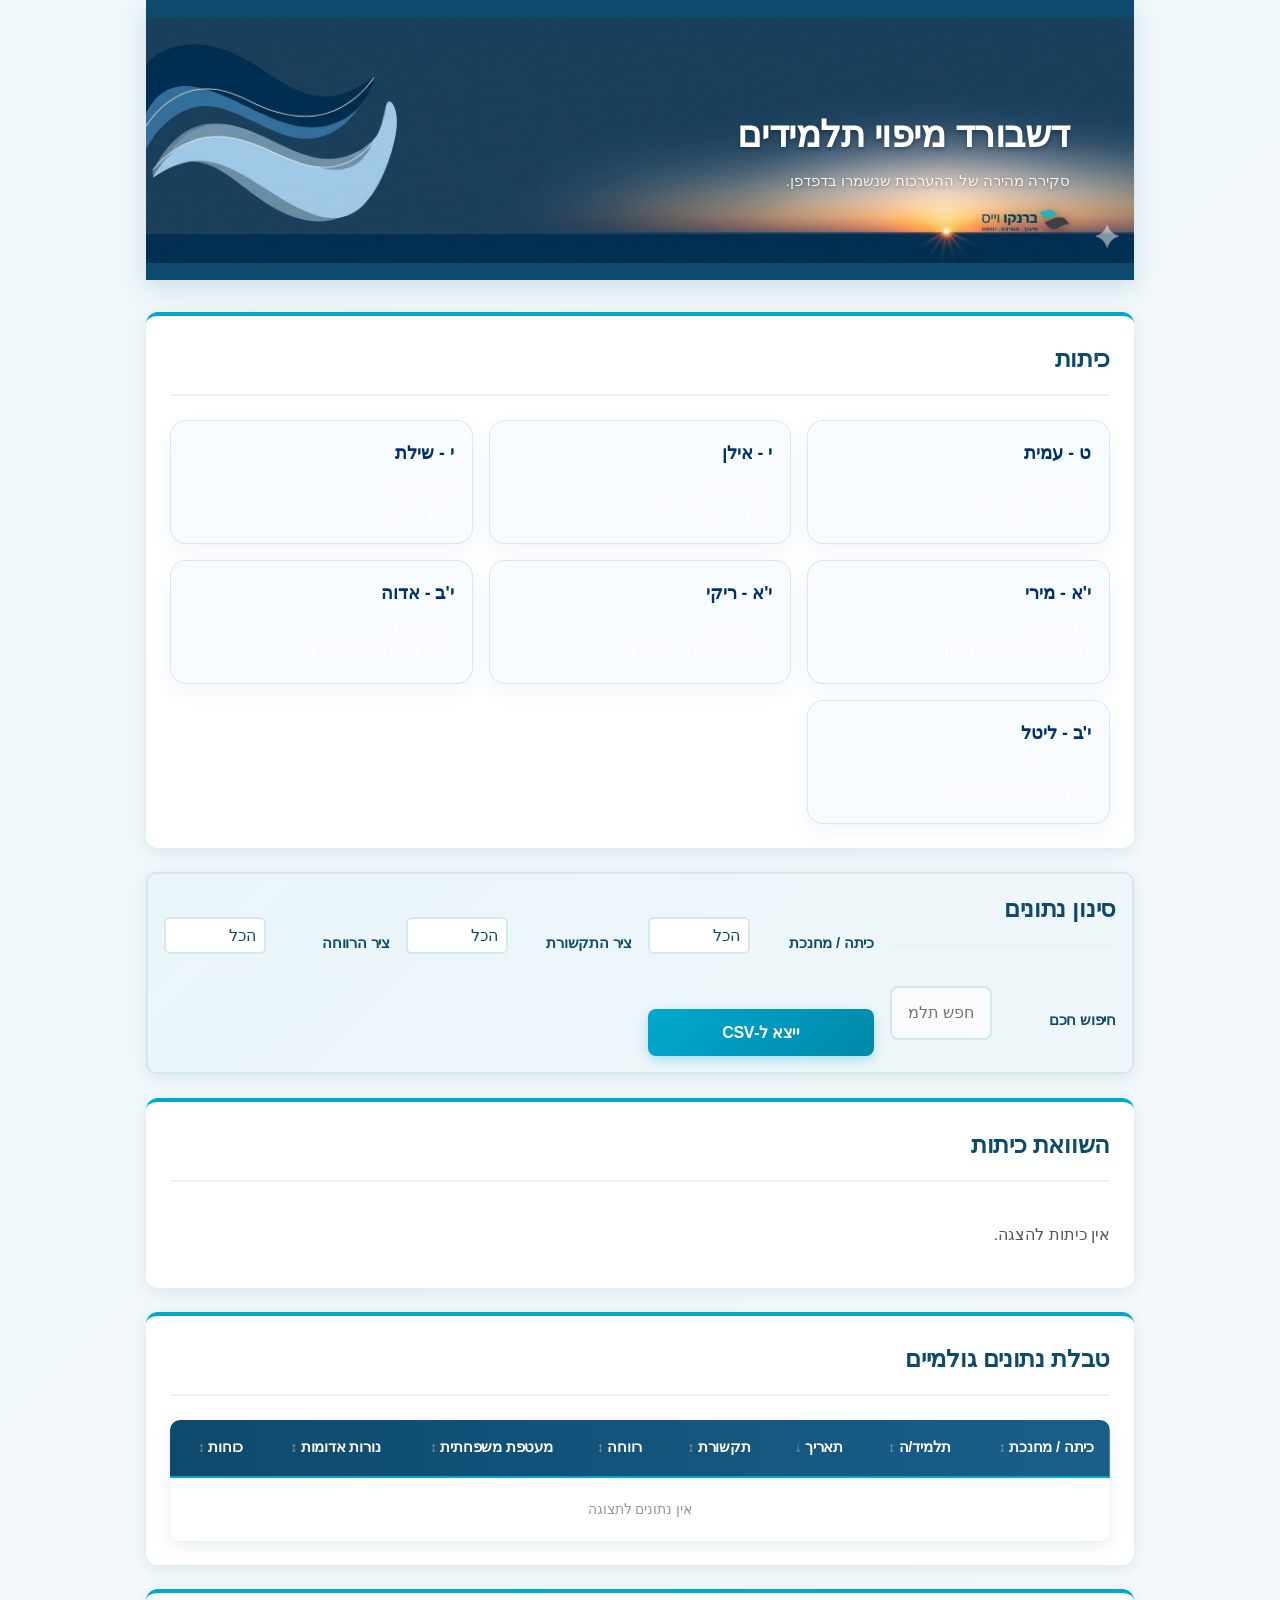
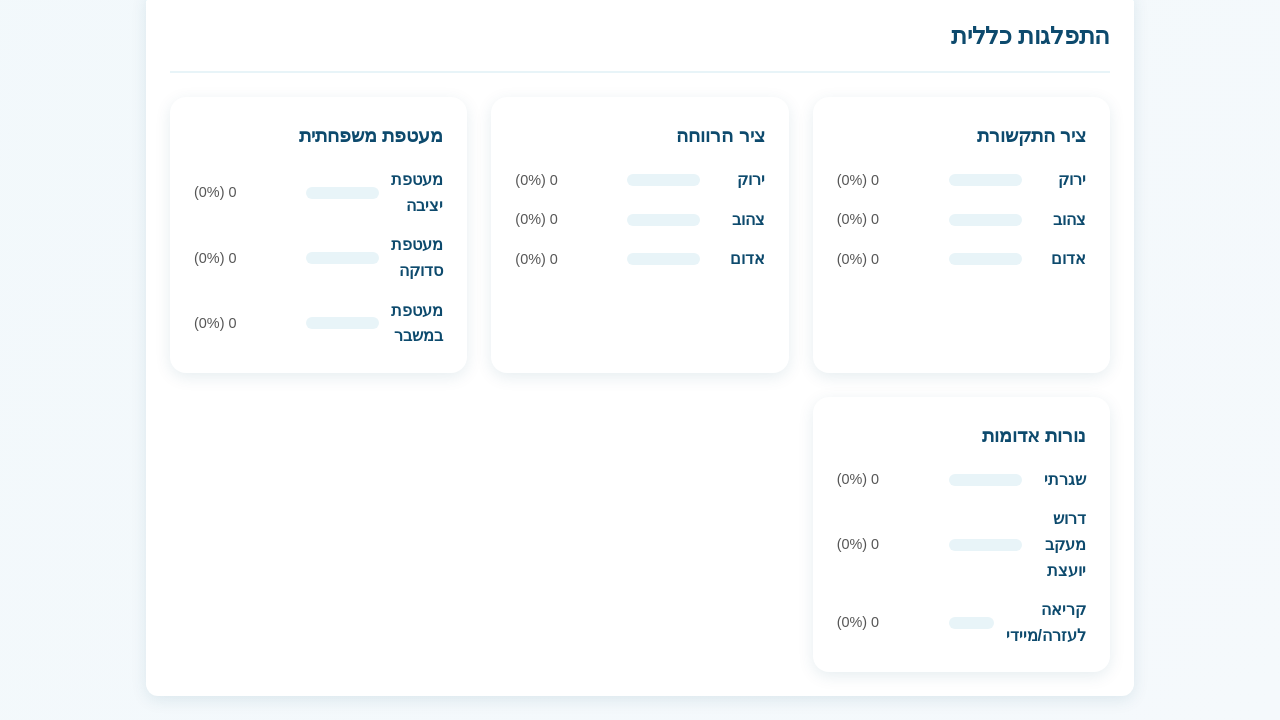
==== commit 52d1d4e6: "תיקון בחירת נורות אדומות, החזרת גרפי התפלגות, ושיפורים בדשבורד" ====
--- a/dashboard.html
+++ b/dashboard.html
@@ -97,6 +97,11 @@
         </table>
       </div>
     </section>
+
+    <section class="card charts-section">
+      <h2>התפלגות כללית</h2>
+      <div class="distribution-grid" id="distributionGrid"></div>
+    </section>
   </main>
   <script src="dashboard.js"></script>
 </body>
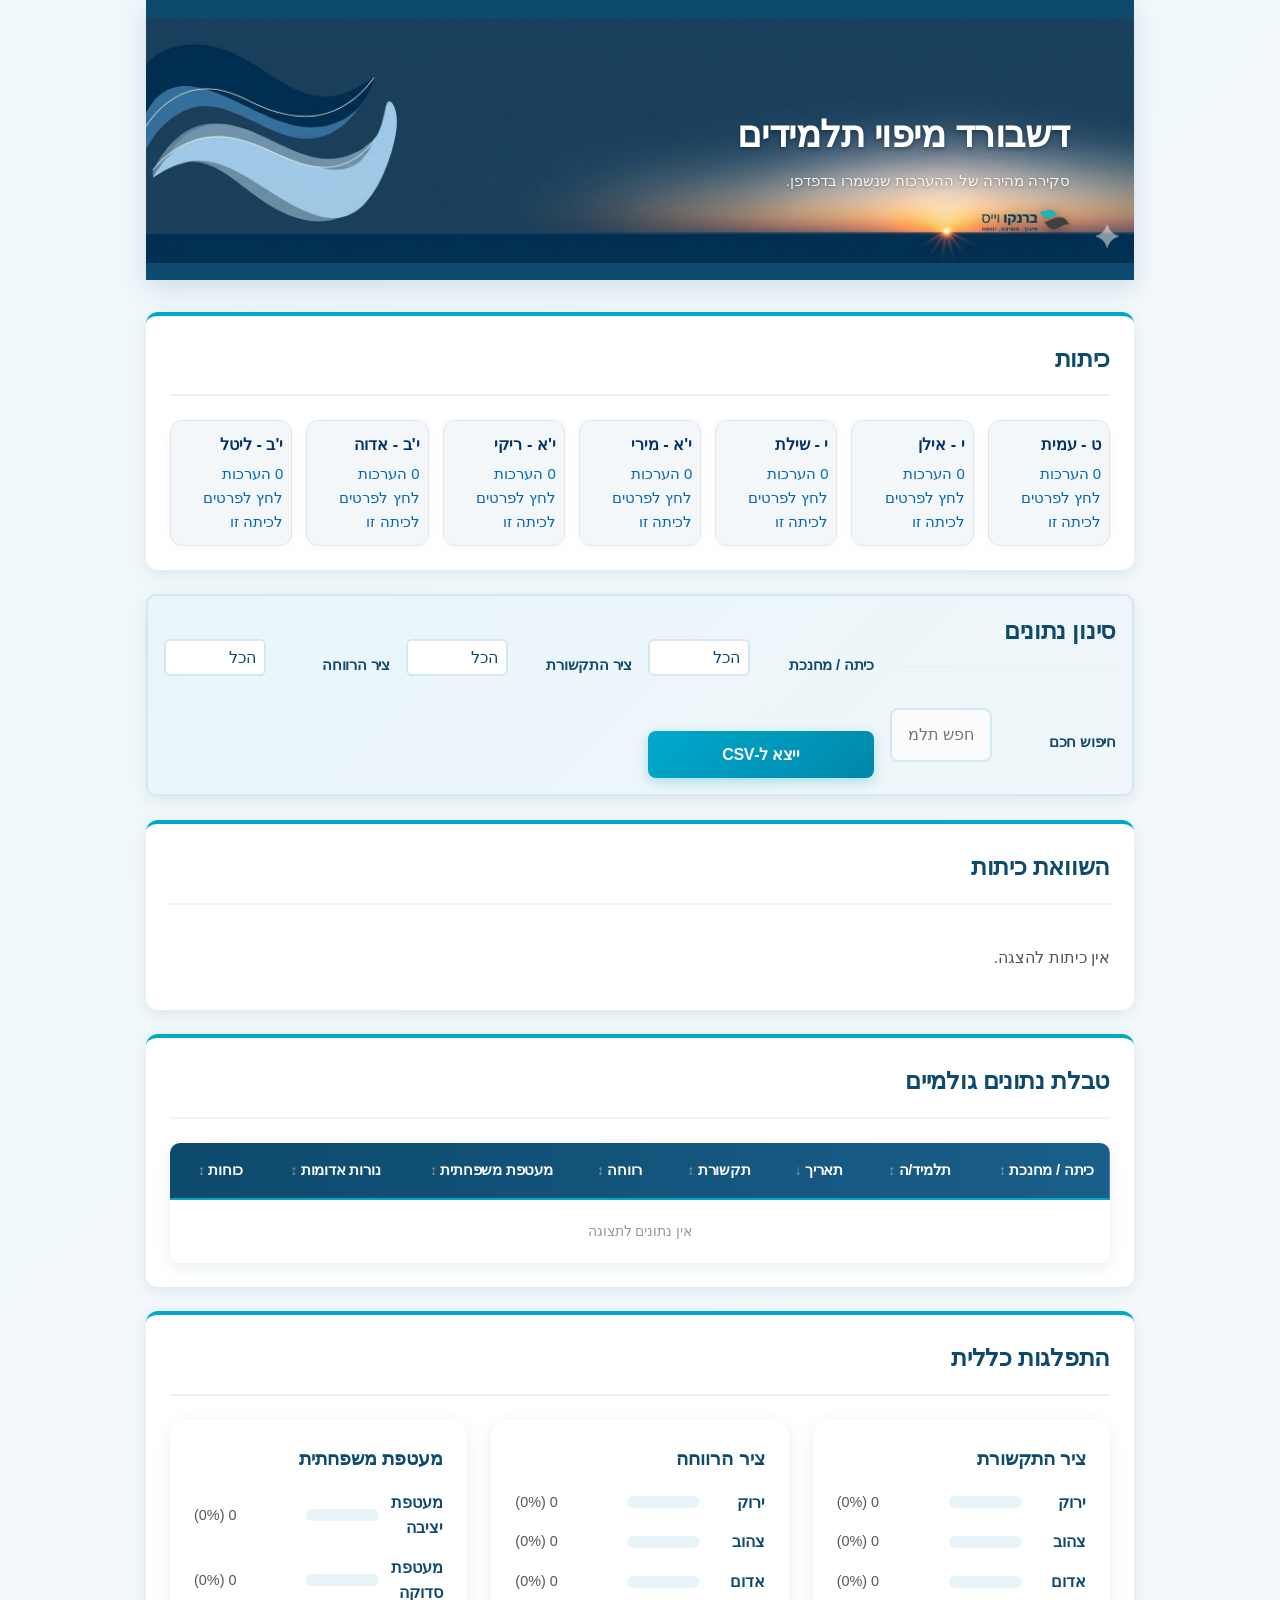
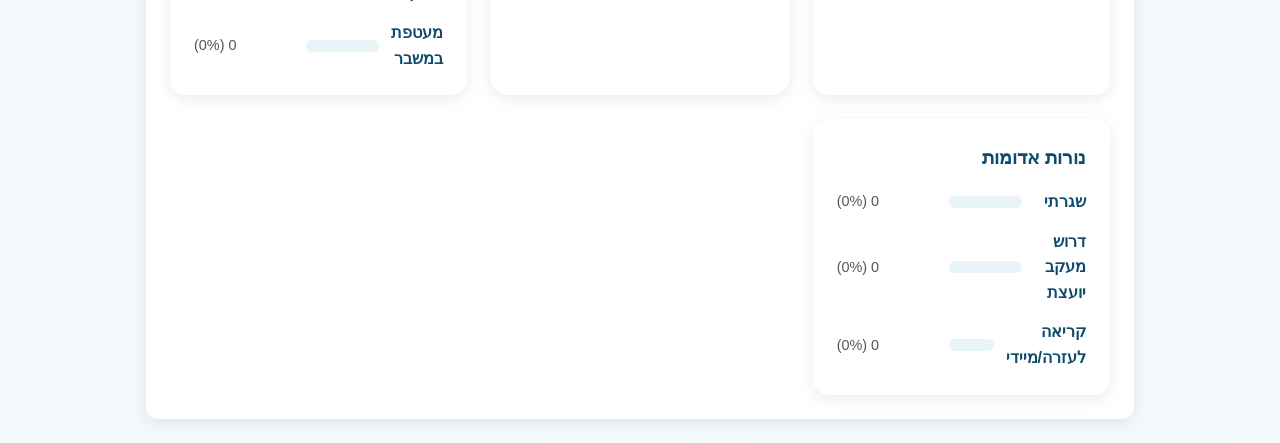
==== commit 368299c6: "ניקוי style פנימי מהדשבורד, עיצוב חדש ומיקום טבלה" ====
--- a/dashboard.html
+++ b/dashboard.html
@@ -5,28 +5,6 @@
   <meta name="viewport" content="width=device-width, initial-scale=1.0" />
   <title>דשבורד מיפוי תלמידים</title>
   <link rel="stylesheet" href="style.css" />
-  <style>
-    .class-grid {
-      display: grid;
-      grid-template-columns: repeat(3, minmax(180px, 1fr));
-      gap: 16px;
-      margin-top: 16px;
-    }
-    .class-card {
-      min-height: 120px;
-      padding: 18px;
-      border-radius: 16px;
-      background: #f8fbff;
-      border: 1px solid rgba(0, 90, 180, 0.12);
-      box-shadow: 0 8px 20px rgba(37, 82, 151, 0.06);
-      text-decoration: none;
-      color: #003168;
-    }
-    .class-card:hover {
-      transform: translateY(-2px);
-      border-color: rgba(0, 90, 180, 0.22);
-    }
-  </style>
 </head>
 <body>
   <main class="container">
--- a/style.css
+++ b/style.css
@@ -780,36 +780,39 @@
 
 .class-grid {
   display: grid;
-  gap: var(--spacing-md);
-  grid-template-columns: repeat(auto-fit, minmax(220px, 1fr));
+  grid-template-columns: repeat(auto-fit, minmax(120px, 1fr));
+  gap: 14px;
+  margin-top: 16px;
 }
 
 .class-card {
-  display: flex;
-  flex-direction: column;
-  justify-content: space-between;
-  min-height: 150px;
-  padding: var(--spacing-lg);
-  border-radius: 16px;
-  background: linear-gradient(135deg, #0d4a6d 0%, #0f5a7d 100%);
-  color: #fff;
-  box-shadow: var(--shadow-md);
+  min-height: 70px;
+  padding: 10px 8px;
+  border-radius: 12px;
+  background: #f3f7fa;
+  border: 1px solid #e0e7ef;
+  box-shadow: 0 2px 8px rgba(37, 82, 151, 0.04);
   text-decoration: none;
+  color: #003168;
+  font-size: 0.97rem;
+  transition: box-shadow 0.2s, border-color 0.2s;
 }
 
 .class-card:hover {
-  transform: translateY(-3px);
+  box-shadow: 0 4px 16px rgba(37, 82, 151, 0.10);
+  border-color: #b3c6e0;
+  background: #eaf3fa;
 }
 
 .class-card h3 {
-  margin: 0 0 var(--spacing-sm) 0;
-  font-size: 1.1rem;
+  margin: 0 0 6px;
+  font-size: 1.02rem;
 }
 
 .class-card p {
   margin: 0;
-  color: rgba(255, 255, 255, 0.85);
-  line-height: 1.55;
+  color: #0568ac;
+  font-size: 0.93rem;
 }
 
 .distribution-grid,
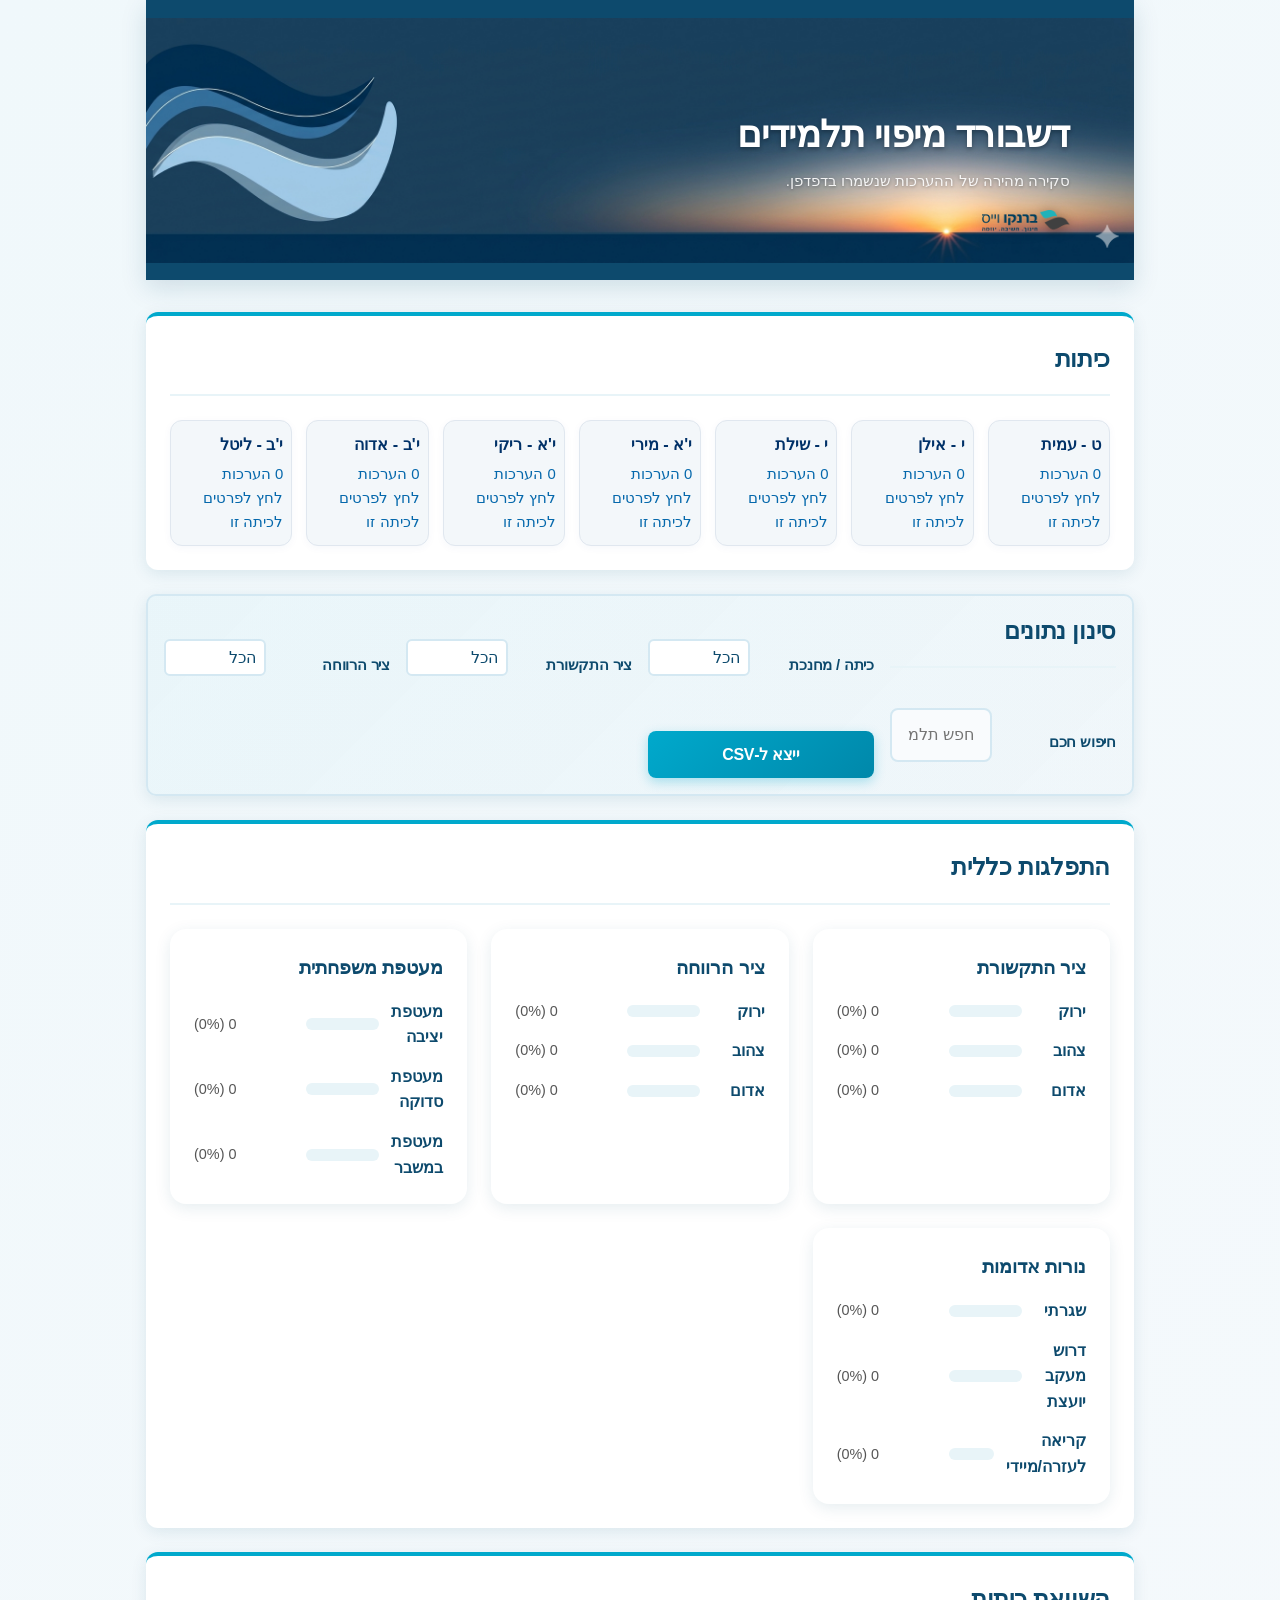
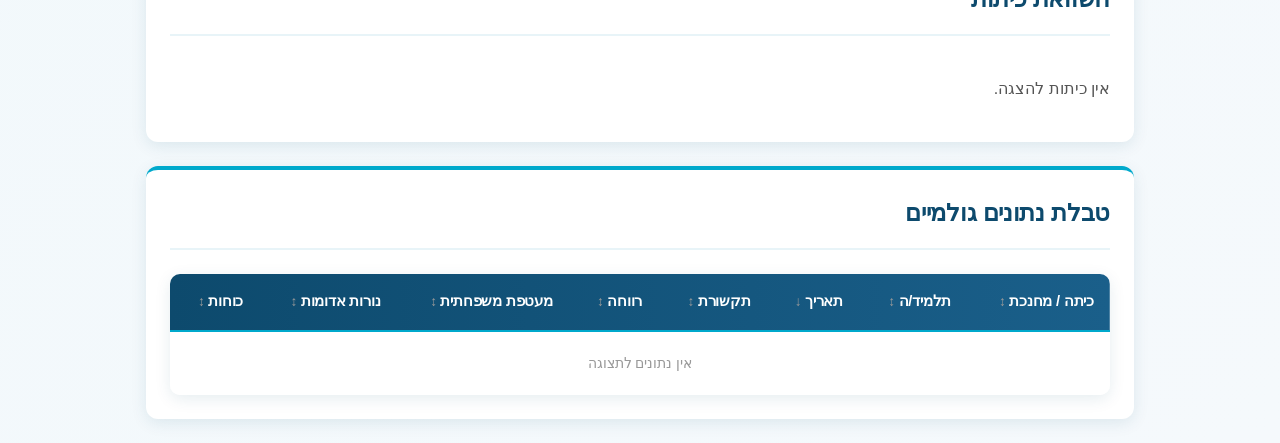
==== commit 2abc6c67: "העברת טבלת הנתונים הגולמיים לסוף הדשבורד" ====
--- a/dashboard.html
+++ b/dashboard.html
@@ -50,6 +50,11 @@
       <button id="exportBtn" class="primary-btn">ייצא ל-CSV</button>
     </section>
 
+    <section class="card charts-section">
+      <h2>התפלגות כללית</h2>
+      <div class="distribution-grid" id="distributionGrid"></div>
+    </section>
+
     <section class="card comparison-section">
       <h2>השוואת כיתות</h2>
       <div class="comparison-grid" id="comparisonGrid"></div>
@@ -75,11 +80,6 @@
         </table>
       </div>
     </section>
-
-    <section class="card charts-section">
-      <h2>התפלגות כללית</h2>
-      <div class="distribution-grid" id="distributionGrid"></div>
-    </section>
   </main>
   <script src="dashboard.js"></script>
 </body>
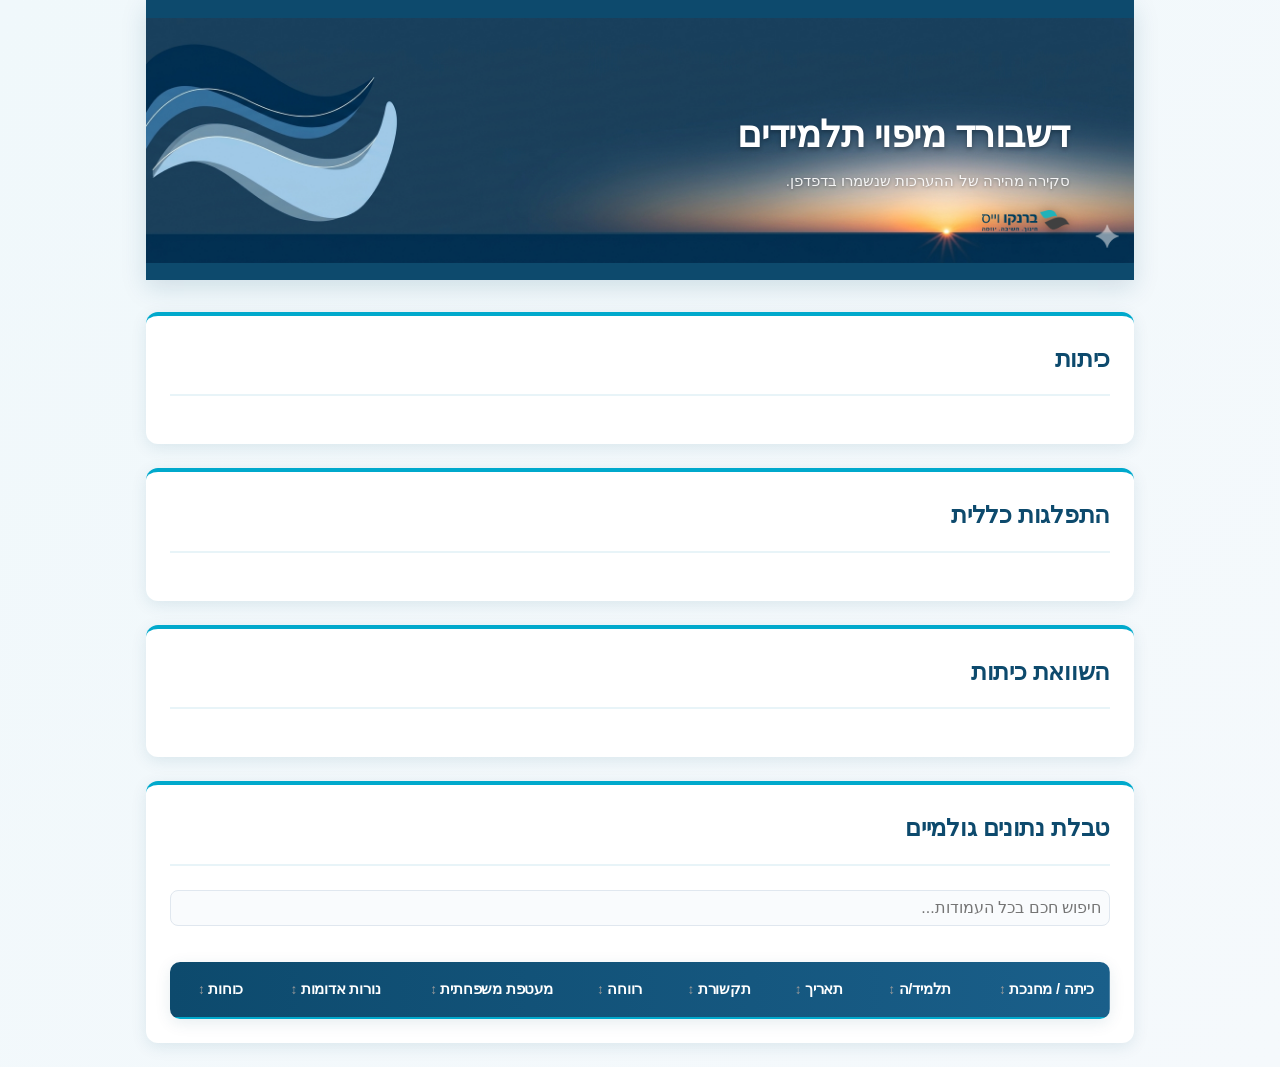
==== commit 80db0417: "הסרת סינון נתונים, הוספת חיפוש חכם בטבלת נתונים" ====
--- a/dashboard.html
+++ b/dashboard.html
@@ -19,37 +19,6 @@
       <div class="class-grid" id="classGrid"></div>
     </section>
 
-    <section class="card filters advanced-filters">
-      <h2>סינון נתונים</h2>
-      <div class="filter-row">
-        <label for="filterClass">כיתה / מחנכת</label>
-        <select id="filterClass"><option value="all">הכל</option></select>
-      </div>
-      <div class="filter-row">
-        <label for="filterCommunication">ציר התקשורת</label>
-        <select id="filterCommunication">
-          <option value="all">הכל</option>
-          <option value="3">ירוק</option>
-          <option value="2">צהוב</option>
-          <option value="1">אדום</option>
-        </select>
-      </div>
-      <div class="filter-row">
-        <label for="filterWellbeing">ציר הרווחה</label>
-        <select id="filterWellbeing">
-          <option value="all">הכל</option>
-          <option value="green">ירוק</option>
-          <option value="yellow">צהוב</option>
-          <option value="red">אדום</option>
-        </select>
-      </div>
-      <div class="filter-row">
-        <label for="tableSearch">חיפוש חכם</label>
-        <input id="tableSearch" type="text" placeholder="חפש תלמיד, כיתה, מחנכת, הערות..." />
-      </div>
-      <button id="exportBtn" class="primary-btn">ייצא ל-CSV</button>
-    </section>
-
     <section class="card charts-section">
       <h2>התפלגות כללית</h2>
       <div class="distribution-grid" id="distributionGrid"></div>
@@ -62,6 +31,7 @@
 
     <section class="card table-card">
       <h2>טבלת נתונים גולמיים</h2>
+      <input id="tableSearch" type="text" placeholder="חיפוש חכם בכל העמודות..." style="width: 100%; margin-bottom: 12px; padding: 8px; font-size: 1rem; border-radius: 8px; border: 1px solid #e0e7ef;">
       <div class="table-container">
         <table>
           <thead>
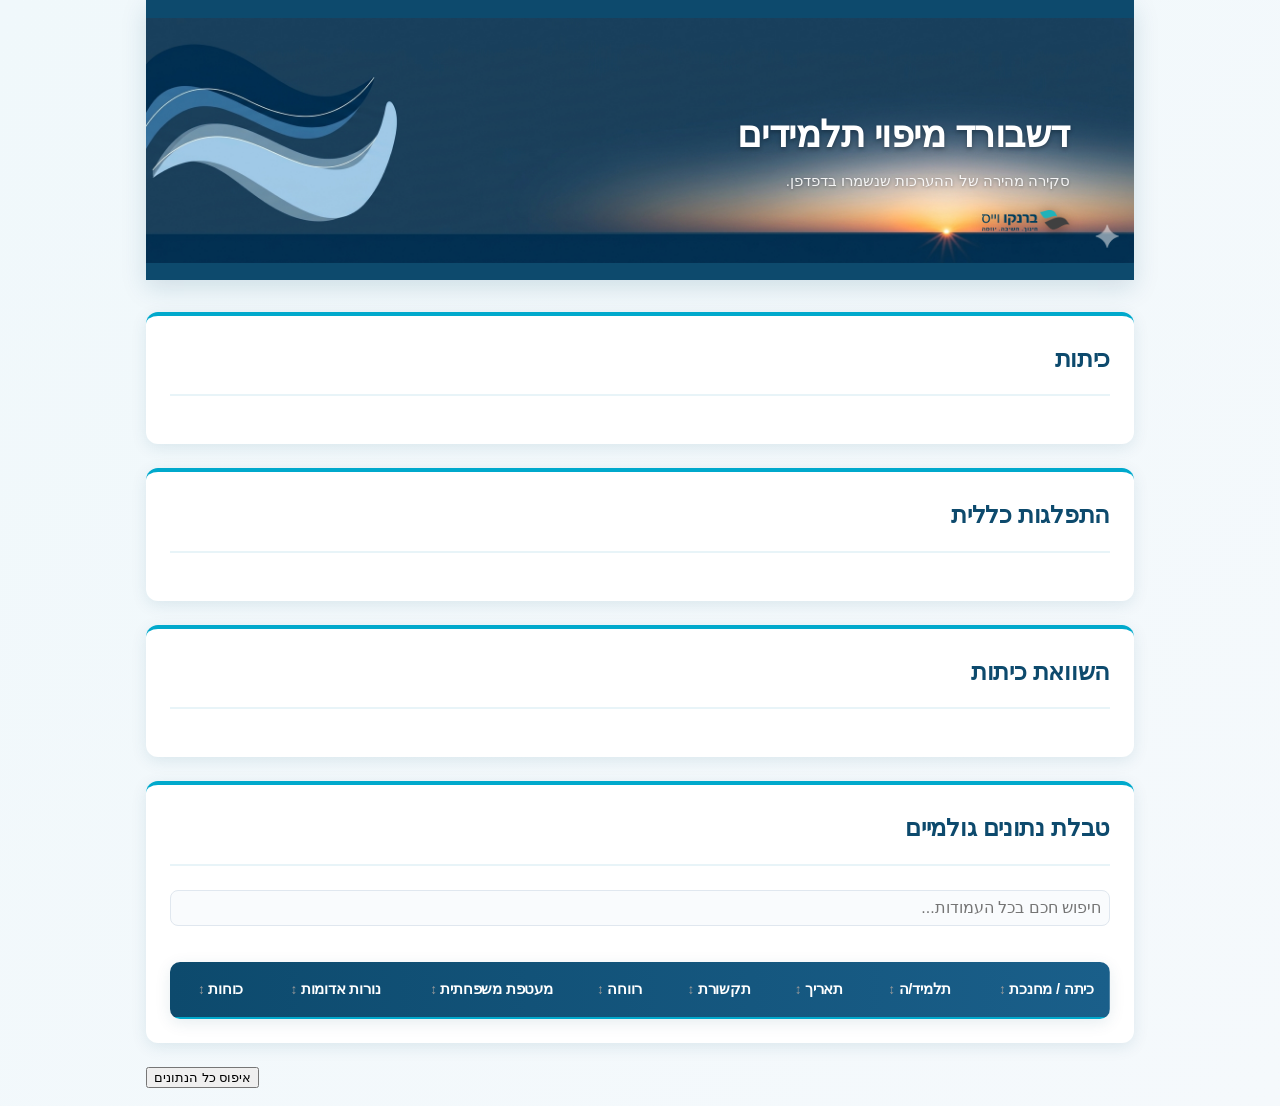
==== commit e45dc52b: "הוספת כפתור איפוס כל הנתונים לדשבורד" ====
--- a/dashboard.html
+++ b/dashboard.html
@@ -50,6 +50,8 @@
         </table>
       </div>
     </section>
+
+    <button id="resetDataBtn" class="danger-btn" style="margin-bottom:18px;float:left;">איפוס כל הנתונים</button>
   </main>
   <script src="dashboard.js"></script>
 </body>
